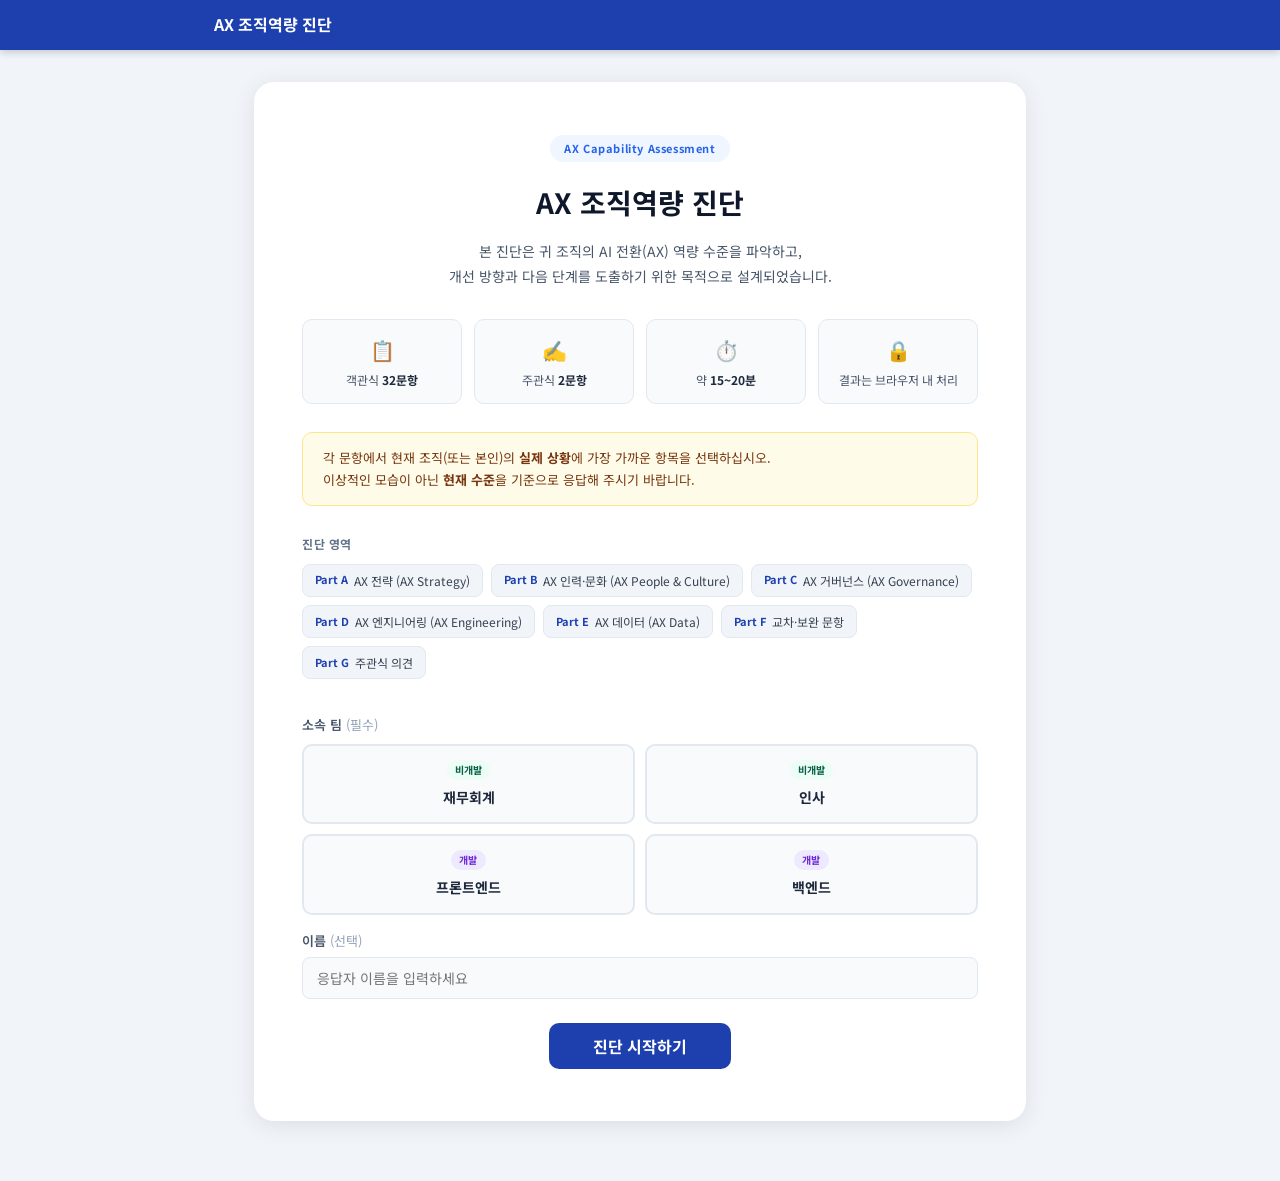
==== index.html @ 44181556 "Initial deploy: AX 조직역량 진단" ====
<!DOCTYPE html>
<html lang="ko">
<head>
  <meta charset="UTF-8">
  <meta name="viewport" content="width=device-width, initial-scale=1.0">
  <title>AX 조직역량 진단</title>
  <link rel="stylesheet" href="css/style.css">
</head>
<body>

<header class="site-header">
  <div class="header-inner">
    <span class="logo-text">AX 조직역량 진단</span>
    <div id="header-progress" class="header-progress" style="display:none">
      <span id="progress-label" class="progress-label"></span>
      <div class="progress-bar-wrap">
        <div id="progress-fill" class="progress-fill"></div>
      </div>
    </div>
  </div>
</header>

<main id="app"></main>

<script src="js/data.js"></script>
<script>
/* ─── State ─────────────────────────────────────────────── */
const state = {
  screen: 'start',   // 'start' | 'part' | 'open' | 'done'
  partIdx: 0,
  answers: {},       // { qId: 1~5 }
  openAnswers: {},   // { 'OPEN-01': '...', 'OPEN-02': '...' }
  respondentName: '',
  team: '',
  jobType: ''        // 'dev' | 'nondev'
};

const TOTAL_SCREENS = PARTS.length + 1; // parts + open

/* ─── Helpers ────────────────────────────────────────────── */
function $(sel) { return document.querySelector(sel); }
function el(tag, cls, html) {
  const e = document.createElement(tag);
  if (cls) e.className = cls;
  if (html !== undefined) e.innerHTML = html;
  return e;
}

function updateProgress() {
  const wrap = $('#header-progress');
  if (state.screen === 'start' || state.screen === 'done') {
    wrap.style.display = 'none';
    return;
  }
  wrap.style.display = 'flex';

  let step, total;
  if (state.screen === 'part') {
    step = state.partIdx + 1;
    total = TOTAL_SCREENS;
  } else {
    step = TOTAL_SCREENS;
    total = TOTAL_SCREENS;
  }

  const pct = Math.round((step / total) * 100);
  $('#progress-label').textContent = `${step} / ${total}`;
  $('#progress-fill').style.width = pct + '%';
}

/* ─── Screens ────────────────────────────────────────────── */
function renderStart() {
  state.screen = 'start';
  updateProgress();
  const app = $('#app');
  app.innerHTML = '';

  const wrap = el('div', 'start-wrap');
  wrap.innerHTML = `
    <div class="start-card">
      <div class="start-badge">AX Capability Assessment</div>
      <h1 class="start-title">AX 조직역량 진단</h1>
      <p class="start-desc">
        본 진단은 귀 조직의 AI 전환(AX) 역량 수준을 파악하고,<br>
        개선 방향과 다음 단계를 도출하기 위한 목적으로 설계되었습니다.
      </p>
      <div class="start-info-grid">
        <div class="start-info-item">
          <span class="info-icon">📋</span>
          <span class="info-text">객관식 <strong>32문항</strong></span>
        </div>
        <div class="start-info-item">
          <span class="info-icon">✍️</span>
          <span class="info-text">주관식 <strong>2문항</strong></span>
        </div>
        <div class="start-info-item">
          <span class="info-icon">⏱️</span>
          <span class="info-text">약 <strong>15~20분</strong></span>
        </div>
        <div class="start-info-item">
          <span class="info-icon">🔒</span>
          <span class="info-text">결과는 브라우저 내 처리</span>
        </div>
      </div>
      <div class="start-notice">
        각 문항에서 현재 조직(또는 본인)의 <strong>실제 상황</strong>에 가장 가까운 항목을 선택하십시오.<br>
        이상적인 모습이 아닌 <strong>현재 수준</strong>을 기준으로 응답해 주시기 바랍니다.
      </div>
      <div class="start-parts">
        <div class="parts-title">진단 영역</div>
        <div class="parts-list">
          ${PARTS.map(p => `<div class="part-chip"><span class="chip-id">Part ${p.id}</span> ${p.title}</div>`).join('')}
          <div class="part-chip"><span class="chip-id">Part G</span> 주관식 의견</div>
        </div>
      </div>
      <div class="start-team-wrap">
        <label class="start-name-label">소속 팀 <span>(필수)</span></label>
        <div class="team-selector">
          <label class="team-opt-label">
            <input type="radio" name="team-select" value="재무회계">
            <div class="team-opt-content">
              <span class="team-opt-type nondev">비개발</span>
              <span class="team-opt-name">재무회계</span>
            </div>
          </label>
          <label class="team-opt-label">
            <input type="radio" name="team-select" value="인사">
            <div class="team-opt-content">
              <span class="team-opt-type nondev">비개발</span>
              <span class="team-opt-name">인사</span>
            </div>
          </label>
          <label class="team-opt-label">
            <input type="radio" name="team-select" value="프론트엔드">
            <div class="team-opt-content">
              <span class="team-opt-type dev">개발</span>
              <span class="team-opt-name">프론트엔드</span>
            </div>
          </label>
          <label class="team-opt-label">
            <input type="radio" name="team-select" value="백엔드">
            <div class="team-opt-content">
              <span class="team-opt-type dev">개발</span>
              <span class="team-opt-name">백엔드</span>
            </div>
          </label>
        </div>
        <div class="team-error" id="team-error" style="display:none">소속 팀을 선택해 주세요.</div>
      </div>
      <div class="start-name-wrap">
        <label class="start-name-label" for="respondent-name">이름 <span>(선택)</span></label>
        <input type="text" class="start-name-input" id="respondent-name" placeholder="응답자 이름을 입력하세요" maxlength="20">
      </div>
      <button class="btn btn-start-main" onclick="startAssessment()">진단 시작하기</button>
    </div>
  `;
  app.appendChild(wrap);
}

function startAssessment() {
  const selected = document.querySelector('input[name="team-select"]:checked');
  if (!selected) {
    const err = document.getElementById('team-error');
    if (err) err.style.display = 'block';
    return;
  }
  state.team = selected.value;
  state.jobType = ['프론트엔드', '백엔드'].includes(state.team) ? 'dev' : 'nondev';
  const nameInput = document.getElementById('respondent-name');
  state.respondentName = nameInput ? nameInput.value.trim() : '';
  state.partIdx = 0;
  renderPart();
}

function renderPart() {
  state.screen = 'part';
  updateProgress();

  const part = PARTS[state.partIdx];
  const app = $('#app');
  app.innerHTML = '';

  const wrap = el('div', 'part-wrap');

  // Part header
  const header = el('div', 'part-header');
  header.innerHTML = `
    <div class="part-label">Part ${part.id}</div>
    <h2 class="part-title">${part.title}</h2>
    <p class="part-desc">${part.desc}</p>
  `;
  wrap.appendChild(header);

  // Questions
  const qList = el('div', 'q-list');
  part.questions.forEach((q, qi) => {
    const eff = (state.jobType === 'dev' && q.dev) ? { ...q, ...q.dev } : q;

    const card = el('div', 'q-card');
    card.setAttribute('data-qid', eff.id);

    const qNum = el('div', 'q-num', `Q${qi + 1}`);
    const qTitle = el('div', 'q-title', eff.title);

    card.appendChild(qNum);
    card.appendChild(qTitle);

    if (eff.type === 'maturity') {
      const qText = el('p', 'q-text', eff.q);
      card.appendChild(qText);

      const opts = el('div', 'opts');
      eff.opts.forEach((opt, i) => {
        const val = i + 1;
        const label = el('label', 'opt');
        const checked = state.answers[eff.id] === val ? 'checked' : '';
        label.innerHTML = `
          <input type="radio" name="${eff.id}" value="${val}" ${checked}>
          <span class="opt-marker">${['①','②','③','④','⑤'][i]}</span>
          <span class="opt-text">${opt}</span>
        `;
        label.querySelector('input').addEventListener('change', () => {
          state.answers[eff.id] = val;
          clearError(eff.id);
        });
        opts.appendChild(label);
      });
      card.appendChild(opts);

    } else { // likert
      const stmt = el('p', 'q-stmt', eff.stmt);
      card.appendChild(stmt);

      const likertWrap = el('div', 'likert-wrap');
      const likertOpts = el('div', 'likert-opts');
      LIKERT_LABELS.forEach((lbl, i) => {
        const val = i + 1;
        const col = el('div', 'likert-col');
        const checked = state.answers[eff.id] === val ? 'checked' : '';
        col.innerHTML = `
          <input type="radio" id="${eff.id}-${val}" name="${eff.id}" value="${val}" ${checked}>
          <label for="${eff.id}-${val}" class="likert-label">${lbl}</label>
        `;
        col.querySelector('input').addEventListener('change', () => {
          state.answers[eff.id] = val;
          clearError(eff.id);
        });
        likertOpts.appendChild(col);
      });
      likertWrap.appendChild(likertOpts);
      card.appendChild(likertWrap);
    }

    const errMsg = el('div', 'err-msg', '');
    errMsg.id = `err-${eff.id}`;
    errMsg.style.display = 'none';
    card.appendChild(errMsg);

    qList.appendChild(card);
  });
  wrap.appendChild(qList);

  // Navigation
  const nav = el('div', 'nav-bar');
  const leftBtn = el('button', 'btn btn-ghost', state.partIdx === 0 ? '처음으로' : '이전');
  leftBtn.addEventListener('click', () => {
    if (state.partIdx === 0) renderStart();
    else { state.partIdx--; renderPart(); }
  });

  const isLast = state.partIdx === PARTS.length - 1;
  const rightBtn = el('button', 'btn btn-primary', isLast ? '다음 (주관식)' : '다음');
  rightBtn.addEventListener('click', () => {
    if (!validatePart(part)) return;
    if (isLast) renderOpen();
    else { state.partIdx++; renderPart(); }
  });

  nav.appendChild(leftBtn);

  const navRight = el('div', 'nav-right');
  navRight.appendChild(rightBtn);
  nav.appendChild(navRight);
  wrap.appendChild(nav);

  app.appendChild(wrap);
  window.scrollTo(0, 0);
}

function validatePart(part) {
  let valid = true;
  part.questions.forEach(q => {
    if (state.answers[q.id] === undefined) {
      showError(q.id, '응답을 선택해 주세요.');
      valid = false;
    }
  });
  if (!valid) {
    // Scroll to first unanswered
    const firstErr = document.querySelector('.err-msg[style="display: block;"]') ||
                     document.querySelector('.err-msg:not([style*="none"])');
    if (firstErr) firstErr.scrollIntoView({ behavior: 'smooth', block: 'center' });
  }
  return valid;
}

function showError(qid, msg) {
  const el = document.getElementById(`err-${qid}`);
  if (el) { el.textContent = msg; el.style.display = 'block'; }
  const card = document.querySelector(`[data-qid="${qid}"]`);
  if (card) card.classList.add('has-error');
}

function clearError(qid) {
  const el = document.getElementById(`err-${qid}`);
  if (el) { el.textContent = ''; el.style.display = 'none'; }
  const card = document.querySelector(`[data-qid="${qid}"]`);
  if (card) card.classList.remove('has-error');
}

function renderOpen() {
  state.screen = 'open';
  updateProgress();

  const app = $('#app');
  app.innerHTML = '';

  const wrap = el('div', 'part-wrap');

  const header = el('div', 'part-header');
  header.innerHTML = `
    <div class="part-label">Part G</div>
    <h2 class="part-title">주관식 의견</h2>
    <p class="part-desc">아래 질문에 자유롭게 응답해 주십시오. (선택 사항)</p>
  `;
  wrap.appendChild(header);

  const qList = el('div', 'q-list');
  OPEN_QUESTIONS.forEach((q, qi) => {
    const card = el('div', 'open-card');
    card.innerHTML = `
      <div class="q-num">Q${qi + 1}</div>
      <p class="q-text">${q.q}</p>
      <textarea class="open-textarea" id="open-${q.id}" rows="5" placeholder="자유롭게 입력해 주세요.">${state.openAnswers[q.id] || ''}</textarea>
    `;
    qList.appendChild(card);
  });
  wrap.appendChild(qList);

  // Nav
  const nav = el('div', 'nav-bar');
  const backBtn = el('button', 'btn btn-ghost', '이전');
  backBtn.addEventListener('click', () => {
    state.partIdx = PARTS.length - 1;
    renderPart();
  });

  const submitBtn = el('button', 'btn btn-success', '결과 확인하기');
  submitBtn.addEventListener('click', () => {
    OPEN_QUESTIONS.forEach(q => {
      const ta = document.getElementById(`open-${q.id}`);
      state.openAnswers[q.id] = ta ? ta.value.trim() : '';
    });
    submitAndRedirect();
  });

  nav.appendChild(backBtn);
  const navRight = el('div', 'nav-right');
  navRight.appendChild(submitBtn);
  nav.appendChild(navRight);
  wrap.appendChild(nav);

  app.appendChild(wrap);
  window.scrollTo(0, 0);
}

function submitAndRedirect() {
  const payload = {
    name: state.respondentName || '익명',
    team: state.team,
    jobType: state.jobType,
    answers: state.answers,
    openAnswers: state.openAnswers,
    timestamp: Date.now()
  };
  const existing = JSON.parse(localStorage.getItem('ax_results') || '[]');
  existing.push(payload);
  localStorage.setItem('ax_results', JSON.stringify(existing));
  localStorage.setItem('ax_result', JSON.stringify(payload));
  window.location.href = 'result.html';
}

/* ─── Init ───────────────────────────────────────────────── */
renderStart();
</script>
</body>
</html>
---- css/style.css ----
@import url('https://fonts.googleapis.com/css2?family=Noto+Sans+KR:wght@300;400;500;600;700&display=swap');

*, *::before, *::after { margin: 0; padding: 0; box-sizing: border-box; }

body {
  font-family: 'Noto Sans KR', sans-serif;
  background: #f1f5f9;
  color: #1e293b;
  min-height: 100vh;
  line-height: 1.6;
}

/* ════════════════════════════════
   HEADER
════════════════════════════════ */
.site-header {
  background: #1e40af;
  color: white;
  padding: 12px 0;
  position: sticky;
  top: 0;
  z-index: 100;
  box-shadow: 0 2px 8px rgba(0,0,0,.2);
}
.header-inner {
  max-width: 900px;
  margin: 0 auto;
  padding: 0 24px;
  display: flex;
  align-items: center;
  justify-content: space-between;
  gap: 16px;
}
.logo-text { font-size: 16px; font-weight: 700; white-space: nowrap; }

/* Header progress (index.html) */
.header-progress {
  display: flex;
  align-items: center;
  gap: 10px;
  flex: 1;
  max-width: 360px;
}
.progress-label {
  font-size: 12px;
  color: rgba(255,255,255,.85);
  white-space: nowrap;
  min-width: 36px;
}
.progress-bar-wrap {
  flex: 1;
  height: 6px;
  background: rgba(255,255,255,.25);
  border-radius: 3px;
  overflow: hidden;
}
.progress-fill {
  height: 100%;
  background: #60a5fa;
  border-radius: 3px;
  transition: width .4s ease;
}

/* Header actions (result.html) */
.header-actions { display: flex; gap: 8px; }

/* ════════════════════════════════
   LAYOUT WRAPPERS
════════════════════════════════ */
.start-wrap,
.part-wrap {
  max-width: 820px;
  margin: 0 auto;
  padding: 32px 24px 60px;
}

/* ════════════════════════════════
   START SCREEN
════════════════════════════════ */
.start-card {
  background: white;
  border-radius: 20px;
  padding: 52px 48px;
  text-align: center;
  box-shadow: 0 4px 24px rgba(0,0,0,.09);
}
.start-badge {
  display: inline-block;
  background: #eff6ff;
  color: #2563eb;
  font-size: 11px;
  font-weight: 700;
  padding: 5px 14px;
  border-radius: 20px;
  letter-spacing: .6px;
  margin-bottom: 18px;
}
.start-title {
  font-size: 28px;
  font-weight: 700;
  color: #0f172a;
  margin-bottom: 14px;
}
.start-desc {
  font-size: 14px;
  color: #475569;
  line-height: 1.8;
  max-width: 520px;
  margin: 0 auto 30px;
}
.start-info-grid {
  display: grid;
  grid-template-columns: repeat(4, 1fr);
  gap: 12px;
  margin-bottom: 28px;
}
.start-info-item {
  background: #f8fafc;
  border: 1px solid #e2e8f0;
  border-radius: 10px;
  padding: 14px 8px;
  display: flex;
  flex-direction: column;
  align-items: center;
  gap: 6px;
}
.info-icon { font-size: 20px; }
.info-text { font-size: 12px; color: #475569; line-height: 1.4; }
.info-text strong { color: #1e293b; }
.start-notice {
  background: #fefce8;
  border: 1px solid #fde68a;
  border-radius: 10px;
  padding: 14px 20px;
  font-size: 13px;
  color: #78350f;
  line-height: 1.7;
  margin-bottom: 28px;
  text-align: left;
}
.start-parts { margin-bottom: 36px; text-align: left; }
.parts-title {
  font-size: 12px;
  font-weight: 700;
  color: #64748b;
  letter-spacing: .5px;
  margin-bottom: 10px;
}
.parts-list { display: flex; flex-wrap: wrap; gap: 8px; }
.part-chip {
  background: #f1f5f9;
  border: 1px solid #e2e8f0;
  border-radius: 8px;
  padding: 6px 12px;
  font-size: 12px;
  color: #374151;
  display: flex;
  align-items: center;
  gap: 6px;
}
.chip-id {
  font-weight: 700;
  color: #1e40af;
  font-size: 11px;
}

/* ════════════════════════════════
   PART HEADER
════════════════════════════════ */
.part-header {
  background: white;
  border-radius: 12px;
  padding: 22px 26px;
  margin-bottom: 18px;
  border-left: 4px solid #1e40af;
  box-shadow: 0 1px 4px rgba(0,0,0,.06);
}
.part-label {
  font-size: 11px;
  font-weight: 700;
  color: #1e40af;
  letter-spacing: .6px;
  margin-bottom: 5px;
}
.part-title { font-size: 20px; font-weight: 700; margin-bottom: 4px; }
.part-desc { font-size: 13px; color: #64748b; }

/* ════════════════════════════════
   QUESTION CARDS
════════════════════════════════ */
.q-list { display: flex; flex-direction: column; gap: 14px; }

.q-card {
  background: white;
  border-radius: 12px;
  padding: 24px 26px;
  box-shadow: 0 1px 3px rgba(0,0,0,.07);
  border: 2px solid transparent;
  transition: border-color .2s;
}
.q-card.has-error { border-color: #fca5a5; }

.q-num {
  font-size: 11px;
  font-weight: 700;
  color: #1e40af;
  background: #eff6ff;
  display: inline-block;
  padding: 2px 10px;
  border-radius: 20px;
  margin-bottom: 4px;
}
.q-title {
  font-size: 13px;
  font-weight: 700;
  color: #64748b;
  margin-bottom: 12px;
}
.q-text {
  font-size: 15px;
  font-weight: 600;
  color: #1e293b;
  line-height: 1.65;
  margin-bottom: 18px;
}
.q-stmt {
  font-size: 15px;
  font-weight: 600;
  color: #1e293b;
  line-height: 1.65;
  background: #f8fafc;
  border: 1px solid #e2e8f0;
  border-radius: 8px;
  padding: 14px 18px;
  margin-bottom: 20px;
}

/* ── Maturity options (vertical) ── */
.opts { display: flex; flex-direction: column; gap: 9px; }
.opt {
  display: flex;
  align-items: flex-start;
  gap: 11px;
  padding: 12px 16px;
  border: 1.5px solid #e2e8f0;
  border-radius: 10px;
  cursor: pointer;
  transition: all .15s;
}
.opt:hover { border-color: #93c5fd; background: #f0f9ff; }
.opt input[type="radio"] { display: none; }
.opt input[type="radio"]:checked + .opt-marker + .opt-text { color: #1e3a8a; }
.opt:has(input:checked) { border-color: #1e40af; background: #eff6ff; }
.opt-marker {
  font-size: 16px;
  font-weight: 700;
  color: #94a3b8;
  flex-shrink: 0;
  min-width: 22px;
  line-height: 1.5;
}
.opt:has(input:checked) .opt-marker { color: #1e40af; }
.opt-text { font-size: 13.5px; line-height: 1.55; color: #374151; }

/* ── Likert options (horizontal) ── */
.likert-wrap { overflow-x: auto; }
.likert-opts {
  display: grid;
  grid-template-columns: repeat(5, 1fr);
  gap: 8px;
  min-width: 300px;
}
.likert-col {
  display: flex;
  flex-direction: column;
  align-items: center;
  gap: 6px;
}
.likert-col input[type="radio"] { display: none; }
.likert-label {
  display: block;
  width: 100%;
  text-align: center;
  padding: 10px 4px 12px;
  border: 1.5px solid #e2e8f0;
  border-radius: 10px;
  cursor: pointer;
  font-size: 12px;
  color: #64748b;
  line-height: 1.35;
  transition: all .15s;
}
.likert-label:hover { border-color: #a5b4fc; background: #eef2ff; color: #4338ca; }
.likert-col input:checked + .likert-label {
  border-color: #6d28d9;
  background: #ede9fe;
  color: #6d28d9;
  font-weight: 700;
}

/* ── Error message ── */
.err-msg {
  background: #fef2f2;
  border: 1px solid #fecaca;
  border-radius: 8px;
  padding: 9px 14px;
  color: #dc2626;
  font-size: 12px;
  margin-top: 10px;
}

/* ── Open questions ── */
.open-card {
  background: white;
  border-radius: 12px;
  padding: 24px 26px;
  margin-bottom: 14px;
  box-shadow: 0 1px 3px rgba(0,0,0,.07);
}
.open-textarea {
  width: 100%;
  min-height: 130px;
  border: 1.5px solid #e2e8f0;
  border-radius: 8px;
  padding: 13px;
  resize: vertical;
  font-family: 'Noto Sans KR', sans-serif;
  font-size: 14px;
  color: #1e293b;
  outline: none;
  transition: border-color .2s;
  line-height: 1.65;
}
.open-textarea:focus { border-color: #1e40af; }

/* ── Navigation ── */
.nav-bar {
  display: flex;
  justify-content: space-between;
  align-items: center;
  margin-top: 28px;
  padding-top: 22px;
  border-top: 1px solid #e2e8f0;
}
.nav-right { display: flex; gap: 10px; }

/* ── Buttons ── */
.btn {
  padding: 10px 24px;
  border-radius: 8px;
  font-size: 14px;
  font-weight: 600;
  cursor: pointer;
  border: none;
  transition: all .15s;
  font-family: 'Noto Sans KR', sans-serif;
  line-height: 1;
  white-space: nowrap;
}
.btn-ghost {
  background: white;
  color: #64748b;
  border: 1.5px solid #e2e8f0;
}
.btn-ghost:hover { background: #f8fafc; border-color: #94a3b8; }
.btn-primary { background: #1e40af; color: white; }
.btn-primary:hover { background: #1e3a8a; }
.btn-success { background: #059669; color: white; padding: 13px 36px; font-size: 15px; }
.btn-success:hover { background: #047857; }
.btn-start-main {
  background: #1e40af;
  color: white;
  padding: 15px 44px;
  font-size: 16px;
  border-radius: 10px;
  border: none;
  cursor: pointer;
  font-weight: 700;
  font-family: 'Noto Sans KR', sans-serif;
  transition: all .2s;
  margin-top: 8px;
}
.btn-start-main:hover {
  background: #1e3a8a;
  transform: translateY(-1px);
  box-shadow: 0 4px 14px rgba(30,64,175,.3);
}

/* ════════════════════════════════
   LOADING / ERROR
════════════════════════════════ */
.loading-wrap {
  text-align: center;
  padding: 80px 24px;
  color: #64748b;
}
.loading-spinner {
  width: 40px; height: 40px;
  border: 4px solid #e2e8f0;
  border-top-color: #1e40af;
  border-radius: 50%;
  margin: 0 auto 16px;
  animation: spin .8s linear infinite;
}
@keyframes spin { to { transform: rotate(360deg); } }
.error-wrap {
  text-align: center;
  padding: 80px 24px;
}
.error-wrap p { color: #64748b; margin-bottom: 20px; }

/* ════════════════════════════════
   RESULT PAGE — HERO
════════════════════════════════ */
.result-hero {
  padding: 24px 24px 20px;
  background: linear-gradient(135deg, #1e3a8a 0%, #1d4ed8 100%);
  color: white;
}
.hero-inner {
  max-width: 860px;
  margin: 0 auto;
  display: flex;
  align-items: center;
  gap: 20px;
  flex-wrap: wrap;
}
.hero-meta {
  display: flex;
  align-items: center;
  gap: 6px;
  flex-wrap: wrap;
  width: 100%;
  margin-bottom: 2px;
}
.hero-respondent {
  font-size: 14px;
  font-weight: 700;
  color: rgba(255,255,255,.95);
}
.hero-team-badge {
  font-size: 11px;
  font-weight: 600;
  padding: 1px 8px;
  border-radius: 20px;
  background: rgba(255,255,255,.2);
  color: white;
  border: 1px solid rgba(255,255,255,.35);
}
.hero-job-badge {
  font-size: 10px;
  font-weight: 700;
  padding: 1px 7px;
  border-radius: 20px;
  letter-spacing: .3px;
}
.hero-job-badge.dev    { background: #ede9fe; color: #6d28d9; }
.hero-job-badge.nondev { background: #ecfdf5; color: #065f46; }
.hero-level-block {
  display: flex;
  align-items: baseline;
  gap: 10px;
  flex-shrink: 0;
}
.hero-label {
  font-size: 11px;
  font-weight: 500;
  opacity: .65;
  letter-spacing: .5px;
  margin-bottom: 2px;
}
.hero-level {
  font-size: 48px;
  font-weight: 800;
  line-height: 1;
}
.hero-name { font-size: 20px; font-weight: 700; opacity: .9; }
.hero-right { flex: 1; min-width: 180px; }
.hero-score {
  font-size: 22px;
  font-weight: 700;
  margin-bottom: 2px;
}
.hero-score span { font-size: 13px; font-weight: 400; opacity: .7; }
.hero-desc { display: none; }

/* Hero level color overlays */
.hero-lv1 { background: linear-gradient(135deg, #7f1d1d, #dc2626); }
.hero-lv2 { background: linear-gradient(135deg, #7c2d12, #ea580c); }
.hero-lv3 { background: linear-gradient(135deg, #713f12, #d97706); }
.hero-lv4 { background: linear-gradient(135deg, #14532d, #16a34a); }
.hero-lv5 { background: linear-gradient(135deg, #1e3a8a, #1d4ed8); }

/* ════════════════════════════════
   RESULT PAGE — SECTIONS
════════════════════════════════ */
.sections-wrap {
  max-width: 900px;
  margin: 0 auto;
  padding: 28px 24px 60px;
  display: flex;
  flex-direction: column;
  gap: 20px;
}
.r-section {
  background: white;
  border-radius: 16px;
  padding: 28px;
  box-shadow: 0 1px 4px rgba(0,0,0,.08);
}

.section-title {
  font-size: 17px;
  font-weight: 700;
  color: #1e293b;
  margin-bottom: 20px;
  padding-bottom: 12px;
  border-bottom: 1px solid #f1f5f9;
}

/* Main result wrapper */
#app {
  /* for result.html, sections are full-width with auto margin */
}

/* ── Maturity Stage Track ── */
.stage-track {
  display: flex;
  align-items: center;
  justify-content: center;
  gap: 0;
  margin: 4px 0 24px;
  overflow-x: auto;
  padding: 8px 0;
}
.stage-step {
  display: flex;
  flex-direction: column;
  align-items: center;
  gap: 6px;
  min-width: 64px;
}
.stage-dot {
  width: 40px;
  height: 40px;
  border-radius: 50%;
  border: 2.5px solid #e2e8f0;
  background: #fff;
  display: flex;
  align-items: center;
  justify-content: center;
  font-size: 14px;
  color: #fff;
  transition: transform .2s;
}
.stage-step.current .stage-dot {
  width: 48px;
  height: 48px;
  box-shadow: 0 0 0 5px rgba(0,0,0,.08);
  font-size: 16px;
}
.stage-dot-inner { line-height: 1; }
.stage-lv { font-size: 11px; font-weight: 700; }
.stage-name { font-size: 11px; font-weight: 500; text-align: center; }
.stage-connector {
  flex: 1;
  min-width: 18px;
  max-width: 48px;
  height: 2px;
  background: #e2e8f0;
  margin-bottom: 28px;
}

.stage-current-card {
  border-left: 4px solid #94a3b8;
  border-radius: 0 12px 12px 0;
  background: #f8fafc;
  padding: 20px 22px;
  margin-bottom: 14px;
}
.stage-current-header {
  display: flex;
  gap: 16px;
  align-items: flex-start;
  justify-content: space-between;
  margin-bottom: 16px;
}
.stage-current-lv {
  font-size: 18px;
  font-weight: 800;
  margin-bottom: 6px;
}
.stage-current-desc {
  font-size: 13px;
  color: #475569;
  line-height: 1.7;
  max-width: 560px;
}
.stage-axmos-badge {
  flex-shrink: 0;
  text-align: center;
  font-size: 13px;
  font-weight: 800;
  padding: 8px 14px;
  border-radius: 10px;
  border: 1.5px solid;
  line-height: 1.4;
  white-space: nowrap;
}
.stage-axmos-badge span { font-size: 11px; font-weight: 500; display: block; }
.stage-focus-title {
  font-size: 12px;
  font-weight: 700;
  color: #64748b;
  text-transform: uppercase;
  letter-spacing: .5px;
  margin-bottom: 8px;
}
.stage-focus-list {
  list-style: none;
  display: flex;
  flex-direction: column;
  gap: 6px;
}
.stage-focus-item {
  display: flex;
  align-items: center;
  gap: 8px;
  font-size: 13px;
  color: #334155;
}
.stage-focus-dot {
  width: 7px;
  height: 7px;
  border-radius: 50%;
  flex-shrink: 0;
}

.stage-next {
  border: 1.5px dashed #e2e8f0;
  border-radius: 12px;
  padding: 14px 18px;
  background: #fff;
}
.stage-next-top { border-color: #bfdbfe; background: #eff6ff; }
.stage-next-label {
  font-size: 11px;
  font-weight: 700;
  color: #94a3b8;
  text-transform: uppercase;
  letter-spacing: .5px;
  margin-bottom: 4px;
}
.stage-next-name {
  font-size: 15px;
  font-weight: 800;
  margin-bottom: 4px;
}
.stage-next-desc {
  font-size: 13px;
  color: #475569;
  line-height: 1.6;
}

/* ── Chart ── */
.chart-wrap {
  position: relative;
  height: 320px;
  max-width: 380px;
  margin: 0 auto;
}

/* ── Cat Combined (radar top, list below) ── */
.cat-combined {
  display: flex;
  flex-direction: column;
  gap: 24px;
}
.cat-radar-panel {
  width: 380px;
  height: 380px;
  margin: 0 auto;
  flex-shrink: 0;
  position: relative;
}
.cat-radar-panel canvas {
  position: absolute;
  top: 0; left: 0;
  width: 100% !important;
  height: 100% !important;
}
.cat-list-panel {
  display: grid;
  grid-template-columns: 1fr 1fr;
  gap: 0 24px;
}
.cat-row {
  border-left: 4px solid #94a3b8;
  padding: 16px 16px;
}
.cat-row:not(:nth-last-child(-n+2)) {
  border-bottom: 1px solid #f1f5f9;
}
/* 5개 항목 — 마지막 홀수 행이 혼자일 때 구분선 제거 */
.cat-row:nth-child(odd):last-child {
  border-bottom: none;
}
.cat-row-header {
  display: flex;
  align-items: flex-start;
  justify-content: space-between;
  gap: 12px;
}
.cat-row-info {
  display: flex;
  flex-direction: column;
  gap: 3px;
}
.cat-row-name { font-size: 14px; font-weight: 700; color: #1e293b; }
.cat-row-desc { font-size: 11px; color: #94a3b8; line-height: 1.45; max-width: 240px; }
.cat-row-right {
  display: flex;
  align-items: center;
  gap: 8px;
  flex-shrink: 0;
}
.cat-row-score { font-size: 22px; font-weight: 800; line-height: 1; }
.cat-row-insight {
  font-size: 12px;
  color: #475569;
  line-height: 1.6;
  margin-top: 4px;
}

/* ── Category Cards (legacy, kept for fallback) ── */
.cat-grid {
  display: grid;
  grid-template-columns: repeat(auto-fill, minmax(220px, 1fr));
  gap: 14px;
}
.cat-card {
  border: 1px solid #e2e8f0;
  border-top: 4px solid #94a3b8;
  border-radius: 12px;
  padding: 18px 20px;
}
.cat-name { font-size: 13px; font-weight: 700; color: #1e293b; margin-bottom: 4px; }
.cat-desc { font-size: 11px; color: #94a3b8; line-height: 1.5; margin-bottom: 10px; }
.cat-score-row { display: flex; align-items: baseline; gap: 8px; margin-bottom: 8px; }
.cat-score { font-size: 30px; font-weight: 700; line-height: 1; }
.cat-lv { margin-bottom: 10px; }
.cat-insight {
  margin-top: 10px;
  font-size: 12px;
  color: #475569;
  line-height: 1.6;
  border-top: 1px solid #f1f5f9;
  padding-top: 8px;
}
.cat-bar-wrap {
  height: 6px;
  background: #f1f5f9;
  border-radius: 3px;
  overflow: hidden;
  margin-bottom: 6px;
}
.cat-bar { height: 100%; border-radius: 3px; transition: width .7s ease; }
.cat-count { font-size: 11px; color: #94a3b8; }

/* ── Level Badge ── */
.lv-badge {
  display: inline-block;
  padding: 3px 12px;
  border-radius: 20px;
  font-size: 12px;
  font-weight: 700;
  border: 1px solid transparent;
}

/* ── Perspective List ── */
.persp-list {
  display: grid;
  grid-template-columns: 1fr 1fr;
  gap: 0 24px;
}
.persp-row {
  border-left: 4px solid #94a3b8;
  padding: 16px 16px;
}
.persp-row:not(:nth-last-child(-n+2)) {
  border-bottom: 1px solid #f1f5f9;
  padding-bottom: 16px;
  margin-bottom: 0;
}
.persp-row-header {
  display: flex;
  align-items: flex-start;
  justify-content: space-between;
  gap: 12px;
}
.persp-row-info {
  display: flex;
  flex-direction: column;
  gap: 3px;
}
.persp-row-name { font-size: 14px; font-weight: 700; color: #1e293b; }
.persp-row-desc { font-size: 11px; color: #94a3b8; line-height: 1.45; max-width: 240px; }
.persp-row-right {
  display: flex;
  align-items: center;
  gap: 8px;
  flex-shrink: 0;
}
.persp-row-score { font-size: 22px; font-weight: 800; line-height: 1; }
.persp-row-insight {
  font-size: 12px;
  color: #475569;
  line-height: 1.6;
  margin-top: 4px;
}

/* ── CROSS ── */
.cross-row {
  display: flex;
  align-items: flex-start;
  gap: 24px;
}
.cross-score-wrap { flex-shrink: 0; }
.cross-score { font-size: 48px; font-weight: 700; line-height: 1; }
.cross-max { font-size: 14px; color: #94a3b8; margin-top: 2px; }
.cross-detail { flex: 1; }
.cross-desc {
  font-size: 13px;
  color: #64748b;
  line-height: 1.65;
  margin-top: 8px;
}

/* ── Gap Analysis ── */
.gap-list { display: flex; flex-direction: column; gap: 12px; }
.gap-item {
  display: flex;
  align-items: flex-start;
  gap: 14px;
  padding: 14px 16px;
  border-radius: 10px;
}
.gap-critical { background: #fef2f2; border: 1px solid #fecaca; }
.gap-warning  { background: #fffbeb; border: 1px solid #fde68a; }
.gap-ok       { background: #f0fdf4; border: 1px solid #bbf7d0; }
.gap-icon { font-size: 18px; flex-shrink: 0; margin-top: 1px; }
.gap-content { flex: 1; }
.gap-title {
  font-size: 14px;
  font-weight: 600;
  color: #1e293b;
  margin-bottom: 4px;
}
.gap-val {
  font-size: 16px;
  font-weight: 700;
  margin-left: 4px;
}
.gap-sub { font-size: 12px; color: #64748b; margin-bottom: 4px; }
.gap-msg { font-size: 13px; color: #374151; line-height: 1.55; }

/* ── Open Responses ── */
.open-result-block {
  border: 1px solid #e2e8f0;
  border-radius: 10px;
  padding: 18px;
  margin-bottom: 14px;
}
.open-result-q {
  font-size: 13px;
  font-weight: 600;
  color: #374151;
  margin-bottom: 10px;
  padding-bottom: 10px;
  border-bottom: 1px solid #f1f5f9;
  line-height: 1.6;
}
.open-result-a {
  font-size: 14px;
  color: #1e293b;
  line-height: 1.75;
  white-space: pre-wrap;
}

/* ── Result Footer ── */
.result-footer {
  display: flex;
  justify-content: center;
  gap: 12px;
  padding-top: 12px;
}

/* ════════════════════════════════
   WORD CLOUD
════════════════════════════════ */
.wc-grid {
  display: grid;
  grid-template-columns: 1fr 1fr;
  gap: 20px;
}
.wc-item { display: flex; flex-direction: column; gap: 10px; }
.wc-label {
  font-size: 13px;
  font-weight: 600;
  color: #475569;
  padding-bottom: 6px;
  border-bottom: 1px solid #f1f5f9;
}
.wc-canvas {
  width: 100% !important;
  height: 320px !important;
  border-radius: 10px;
  background: #f8fafc;
  display: block;
}

/* ════════════════════════════════
   OPEN ANSWER AI SUMMARY
════════════════════════════════ */
.sum-meta {
  font-size: 13px;
  color: #64748b;
  margin-bottom: 20px;
  padding: 10px 14px;
  background: #f8fafc;
  border-radius: 8px;
  border-left: 3px solid #1e40af;
}
.sum-block { margin-bottom: 20px; }
.sum-q-label {
  font-size: 13px;
  font-weight: 700;
  color: #1e40af;
  margin-bottom: 10px;
  display: flex;
  align-items: center;
  gap: 6px;
}
.sum-q-label::before {
  content: '';
  display: inline-block;
  width: 4px;
  height: 14px;
  background: #1e40af;
  border-radius: 2px;
}
.sum-paragraph {
  font-size: 14px;
  line-height: 1.8;
  color: #334155;
  margin-bottom: 14px;
}
.sum-tags {
  display: flex;
  flex-wrap: wrap;
  gap: 6px;
  margin-bottom: 12px;
}
.sum-tag {
  padding: 4px 11px;
  border-radius: 99px;
  background: #eff6ff;
  color: #1e40af;
  font-size: 12px;
  font-weight: 600;
  border: 1px solid #bfdbfe;
}
.sum-quote {
  font-size: 12.5px;
  color: #475569;
  background: #f8fafc;
  border-left: 3px solid #cbd5e1;
  padding: 7px 12px;
  border-radius: 0 6px 6px 0;
  margin-bottom: 6px;
  font-style: italic;
  line-height: 1.6;
}
.sum-divider {
  border: none;
  border-top: 1px solid #f1f5f9;
  margin: 16px 0;
}

/* ════════════════════════════════
   START NAME INPUT
════════════════════════════════ */
.start-name-wrap {
  margin-bottom: 16px;
  text-align: left;
}
.start-name-label {
  display: block;
  font-size: 13px;
  font-weight: 600;
  color: #475569;
  margin-bottom: 6px;
}
.start-name-label span { font-weight: 400; color: #94a3b8; }
.start-name-input {
  width: 100%;
  padding: 10px 14px;
  border: 1.5px solid #e2e8f0;
  border-radius: 8px;
  font-size: 14px;
  font-family: 'Noto Sans KR', sans-serif;
  color: #1e293b;
  background: #f8fafc;
  transition: border-color .15s;
  outline: none;
}
.start-name-input:focus { border-color: #1e40af; background: #fff; }

/* ════════════════════════════════
   START TEAM SELECTOR
════════════════════════════════ */
.start-team-wrap {
  margin-bottom: 16px;
  text-align: left;
}
.team-selector {
  display: grid;
  grid-template-columns: 1fr 1fr;
  gap: 10px;
  margin-top: 8px;
}
.team-opt-label {
  display: block;
  cursor: pointer;
}
.team-opt-label input[type="radio"] { display: none; }
.team-opt-content {
  display: flex;
  flex-direction: column;
  align-items: center;
  gap: 6px;
  padding: 14px 10px;
  border: 2px solid #e2e8f0;
  border-radius: 10px;
  background: #f8fafc;
  transition: border-color .15s, background .15s;
  text-align: center;
}
.team-opt-label input:checked + .team-opt-content {
  border-color: #1e40af;
  background: #eff6ff;
}
.team-opt-label:hover .team-opt-content {
  border-color: #93c5fd;
  background: #f0f9ff;
}
.team-opt-type {
  font-size: 10px;
  font-weight: 700;
  padding: 2px 8px;
  border-radius: 20px;
  letter-spacing: .3px;
}
.team-opt-type.dev    { background: #ede9fe; color: #6d28d9; }
.team-opt-type.nondev { background: #ecfdf5; color: #065f46; }
.team-opt-name {
  font-size: 14px;
  font-weight: 700;
  color: #1e293b;
}
.team-error {
  margin-top: 6px;
  font-size: 12px;
  color: #ef4444;
  font-weight: 500;
}

/* ════════════════════════════════
   VIEW TOGGLE (result.html)
════════════════════════════════ */
.view-toggle-wrap {
  max-width: 900px;
  margin: 0 auto;
  padding: 16px 24px 0;
}
.view-toggle {
  display: flex;
  flex-wrap: wrap;
  border: 1.5px solid #e2e8f0;
  border-radius: 10px;
  overflow: hidden;
  background: #fff;
}
.vt-btn {
  flex: 1 0 auto;
  padding: 9px 16px;
  border: none;
  background: none;
  font-size: 13px;
  font-weight: 600;
  font-family: 'Noto Sans KR', sans-serif;
  color: #64748b;
  cursor: pointer;
  transition: all .15s;
  white-space: nowrap;
}
.vt-btn + .vt-btn { border-left: 1.5px solid #e2e8f0; }
.vt-btn.active { background: #1e40af; color: #fff; }
.vt-btn:hover:not(.active) { background: #eff6ff; color: #1e40af; }

/* ════════════════════════════════
   INDIVIDUAL RESULT CARDS
════════════════════════════════ */
.icard { padding: 20px 24px; }
.icard-header {
  display: flex;
  align-items: center;
  gap: 14px;
  margin-bottom: 16px;
  flex-wrap: wrap;
}
.icard-rank {
  font-size: 22px;
  font-weight: 900;
  color: #cbd5e1;
  min-width: 28px;
  text-align: center;
}
.icard-info { flex: 1; min-width: 100px; }
.icard-name { font-size: 16px; font-weight: 700; color: #1e293b; }
.icard-sub-meta { display: flex; align-items: center; gap: 6px; margin-top: 4px; flex-wrap: wrap; }
.icard-team-badge {
  font-size: 11px;
  font-weight: 600;
  padding: 1px 8px;
  border-radius: 20px;
  border: 1px solid #94a3b8;
  background: #f1f5f9;
  color: #475569;
}
.icard-date { font-size: 12px; color: #94a3b8; }
.icard-lv-badge {
  padding: 5px 14px;
  border-radius: 99px;
  font-size: 12px;
  font-weight: 700;
  white-space: nowrap;
}
.icard-overall {
  font-size: 24px;
  font-weight: 900;
  color: #1e40af;
  text-align: right;
  min-width: 80px;
}
.icard-overall span { font-size: 12px; font-weight: 500; color: #94a3b8; }
.icard-cats {
  display: grid;
  grid-template-columns: repeat(5, 1fr);
  gap: 12px;
}
.icard-cat { text-align: center; }
.icard-cat-label { font-size: 10px; color: #94a3b8; font-weight: 500; margin-bottom: 3px; white-space: nowrap; overflow: hidden; text-overflow: ellipsis; }
.icard-cat-score { font-size: 16px; font-weight: 800; line-height: 1; margin-bottom: 4px; }

/* ════════════════════════════════
   TEAM VIEW CARDS
════════════════════════════════ */
.team-grid {
  display: grid;
  grid-template-columns: 1fr 1fr;
  gap: 16px;
}
.tcard {
  border: 1px solid #e2e8f0;
  border-top: 4px solid #94a3b8;
  border-radius: 14px;
  padding: 20px 22px;
  background: white;
}
.tcard-header {
  display: flex;
  align-items: flex-start;
  justify-content: space-between;
  margin-bottom: 14px;
  gap: 10px;
}
.tcard-name {
  font-size: 18px;
  font-weight: 800;
  color: #1e293b;
  line-height: 1.2;
}
.tcard-meta {
  display: flex;
  align-items: center;
  gap: 6px;
  margin-top: 4px;
}
.tcard-job-badge {
  font-size: 10px;
  font-weight: 700;
  padding: 2px 9px;
  border-radius: 99px;
  letter-spacing: .3px;
}
.tcard-job-badge.dev    { background: #ede9fe; color: #6d28d9; }
.tcard-job-badge.nondev { background: #ecfdf5; color: #065f46; }
.tcard-count {
  font-size: 11px;
  color: #94a3b8;
}
.tcard-scores {
  display: flex;
  align-items: baseline;
  gap: 6px;
  margin-bottom: 4px;
}
.tcard-overall {
  font-size: 30px;
  font-weight: 900;
  color: #1e40af;
  line-height: 1;
}
.tcard-overall-max {
  font-size: 12px;
  color: #94a3b8;
}
.tcard-cats {
  display: flex;
  flex-direction: column;
  gap: 7px;
  margin-top: 14px;
}
.tcard-cat-row {
  display: grid;
  grid-template-columns: 72px 36px 1fr;
  align-items: center;
  gap: 8px;
}
.tcard-cat-label { font-size: 11px; color: #64748b; font-weight: 500; }
.tcard-cat-score { font-size: 12px; font-weight: 700; text-align: right; }

/* ── Group Insight (팀별·조직별 카드 하단) ── */
.group-insight {
  margin-top: 14px;
  padding-top: 12px;
  border-top: 1px solid #f1f5f9;
  display: flex;
  flex-direction: column;
  gap: 5px;
}
.gi-row {
  display: flex;
  align-items: center;
  gap: 8px;
  font-size: 12px;
}
.gi-label {
  font-size: 10px;
  font-weight: 700;
  padding: 1px 7px;
  border-radius: 20px;
  flex-shrink: 0;
}
.gi-strong { background: #f0fdf4; color: #15803d; }
.gi-weak   { background: #fef2f2; color: #dc2626; }
.gi-cat { font-weight: 600; }
.gi-gap {
  font-size: 11px;
  color: #64748b;
  margin-top: 2px;
}
.gi-warn { color: #dc2626; font-weight: 600; }
.gi-advice {
  font-size: 11px;
  color: #475569;
  line-height: 1.55;
  background: #f8fafc;
  border-radius: 6px;
  padding: 6px 8px;
  margin-top: 2px;
}

.analysis-box {
  background: #f8fafc;
  border: 1px solid #e2e8f0;
  border-left: 4px solid #1e40af;
  border-radius: 0 12px 12px 0;
  padding: 18px 22px;
}
.analysis-text {
  font-size: 14px;
  color: #334155;
  line-height: 1.8;
}
.analysis-text strong { color: #1e293b; }

.org-team-chips {
  display: flex;
  flex-wrap: wrap;
  gap: 5px;
  margin-top: 8px;
}
.org-team-chip {
  font-size: 11px;
  font-weight: 600;
  padding: 2px 8px;
  border-radius: 20px;
  border: 1px solid;
}
.team-compare-chart-wrap {
  position: relative;
  height: 360px;
  max-width: 560px;
  margin: 0 auto;
}

/* ════════════════════════════════
   RESPONSIVE
════════════════════════════════ */
@media (max-width: 640px) {
  .start-card { padding: 32px 20px; }
  .start-info-grid { grid-template-columns: repeat(2, 1fr); }
  .persp-grid { grid-template-columns: 1fr; }
  .cat-grid { grid-template-columns: 1fr 1fr; }
  .likert-opts { gap: 4px; }
  .cross-row { flex-direction: column; }
  .hero-level { font-size: 40px; }
  .hero-score { font-size: 18px; }
  .header-progress { max-width: 200px; }
  .icard-cats { grid-template-columns: repeat(3, 1fr); }
  .view-toggle-wrap { padding: 12px 16px 0; }
  .wc-grid { grid-template-columns: 1fr; }
  .team-grid { grid-template-columns: 1fr; }
  .cat-radar-panel { width: 100%; height: 300px; }
  .cat-list-panel { grid-template-columns: 1fr; }
  .persp-list { grid-template-columns: 1fr; }
}
@media (max-width: 420px) {
  .cat-grid { grid-template-columns: 1fr; }
  .start-info-grid { grid-template-columns: 1fr 1fr; }
  .likert-label { font-size: 10.5px; padding: 8px 2px 10px; }
}

/* ════════════════════════════════
   PRINT
════════════════════════════════ */
@media print {
  .no-print { display: none !important; }
  .site-header { position: static; }
  .result-hero,
  .stage-current-card,
  .stage-dot {
    print-color-adjust: exact;
    -webkit-print-color-adjust: exact;
  }
  .r-section {
    box-shadow: none;
    border: 1px solid #e2e8f0;
    break-inside: avoid;
  }
}
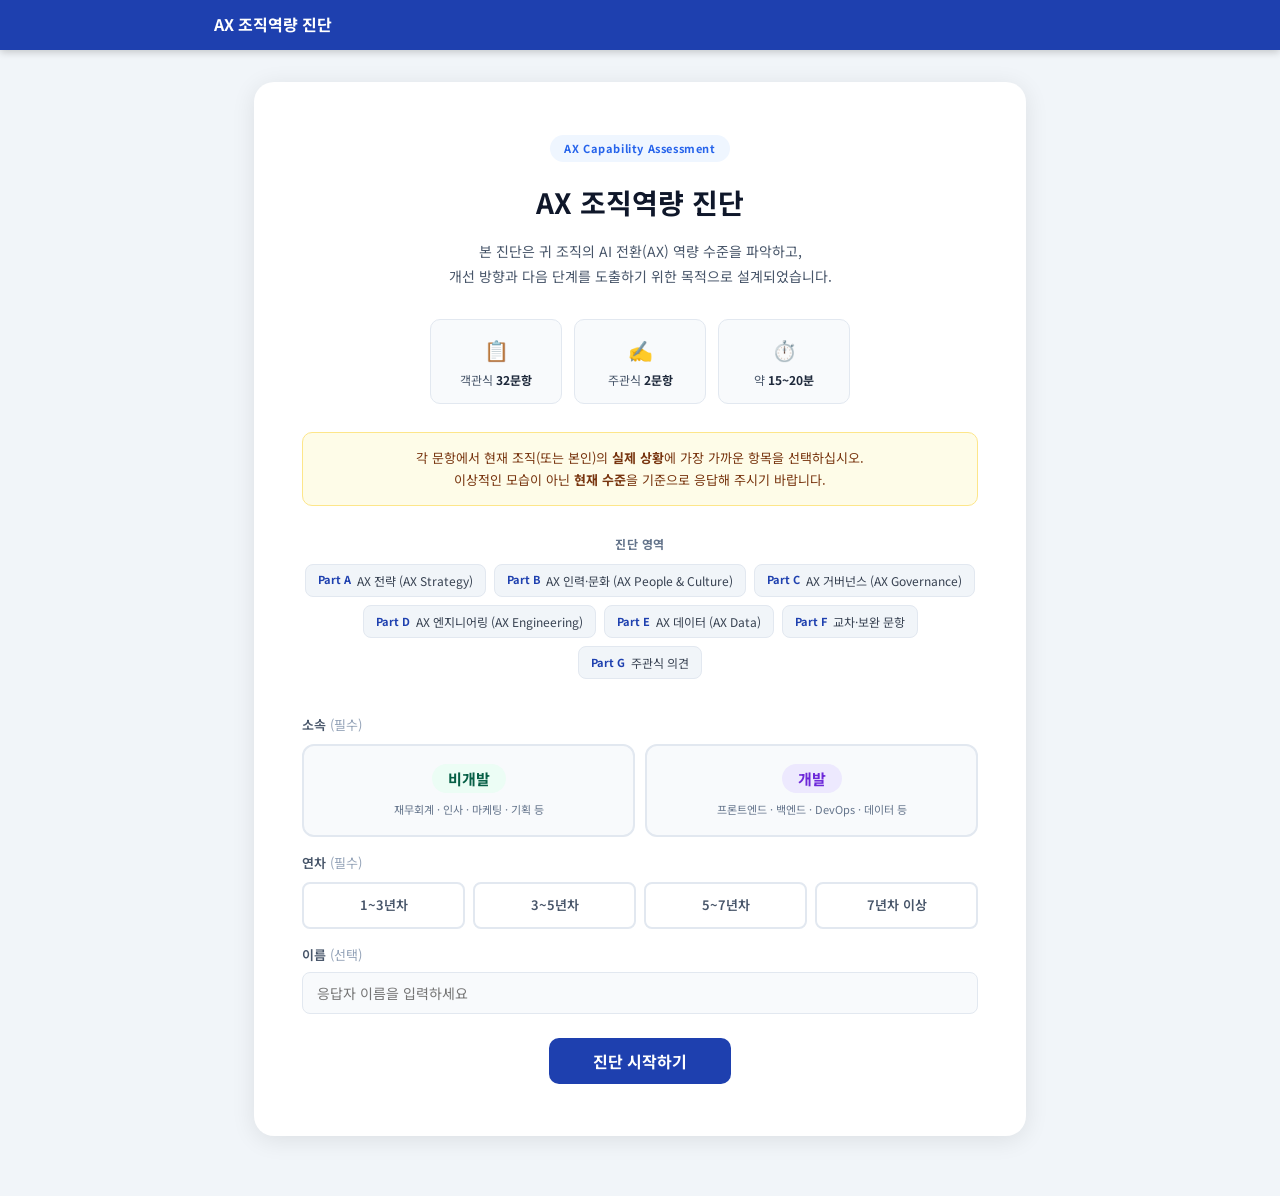
==== commit 87fd94d0: "변경 사항 적용" ====
--- a/index.html
+++ b/index.html
@@ -1,82 +1,173 @@
 <!DOCTYPE html>
 <html lang="ko">
+
 <head>
   <meta charset="UTF-8">
   <meta name="viewport" content="width=device-width, initial-scale=1.0">
   <title>AX 조직역량 진단</title>
   <link rel="stylesheet" href="css/style.css">
 </head>
+
 <body>
 
-<header class="site-header">
-  <div class="header-inner">
-    <span class="logo-text">AX 조직역량 진단</span>
-    <div id="header-progress" class="header-progress" style="display:none">
-      <span id="progress-label" class="progress-label"></span>
-      <div class="progress-bar-wrap">
-        <div id="progress-fill" class="progress-fill"></div>
+  <header class="site-header">
+    <div class="header-inner">
+      <span class="logo-text">AX 조직역량 진단</span>
+      <div id="header-progress" class="header-progress" style="display:none">
+        <span id="progress-label" class="progress-label"></span>
+        <div class="progress-bar-wrap">
+          <div id="progress-fill" class="progress-fill"></div>
+        </div>
       </div>
     </div>
-  </div>
-</header>
-
-<main id="app"></main>
-
-<script src="js/data.js"></script>
-<script>
-/* ─── State ─────────────────────────────────────────────── */
-const state = {
-  screen: 'start',   // 'start' | 'part' | 'open' | 'done'
-  partIdx: 0,
-  answers: {},       // { qId: 1~5 }
-  openAnswers: {},   // { 'OPEN-01': '...', 'OPEN-02': '...' }
-  respondentName: '',
-  team: '',
-  jobType: ''        // 'dev' | 'nondev'
-};
-
-const TOTAL_SCREENS = PARTS.length + 1; // parts + open
-
-/* ─── Helpers ────────────────────────────────────────────── */
-function $(sel) { return document.querySelector(sel); }
-function el(tag, cls, html) {
-  const e = document.createElement(tag);
-  if (cls) e.className = cls;
-  if (html !== undefined) e.innerHTML = html;
-  return e;
-}
-
-function updateProgress() {
-  const wrap = $('#header-progress');
-  if (state.screen === 'start' || state.screen === 'done') {
-    wrap.style.display = 'none';
-    return;
-  }
-  wrap.style.display = 'flex';
-
-  let step, total;
-  if (state.screen === 'part') {
-    step = state.partIdx + 1;
-    total = TOTAL_SCREENS;
-  } else {
-    step = TOTAL_SCREENS;
-    total = TOTAL_SCREENS;
-  }
-
-  const pct = Math.round((step / total) * 100);
-  $('#progress-label').textContent = `${step} / ${total}`;
-  $('#progress-fill').style.width = pct + '%';
-}
-
-/* ─── Screens ────────────────────────────────────────────── */
-function renderStart() {
-  state.screen = 'start';
-  updateProgress();
-  const app = $('#app');
-  app.innerHTML = '';
-
-  const wrap = el('div', 'start-wrap');
-  wrap.innerHTML = `
+  </header>
+
+  <main id="app"></main>
+
+  <script src="js/config.js"></script>
+  <script src="js/data.js"></script>
+  <script>
+    /* ─── State ─────────────────────────────────────────────── */
+    const state = {
+      screen: 'start',   // 'start' | 'part' | 'open' | 'done'
+      partIdx: 0,
+      answers: {},       // { qId: 1~5 }
+      openAnswers: {},   // { 'OPEN-01': '...', 'OPEN-02': '...' }
+      respondentName: '',
+      team: '',
+      jobType: '',       // 'dev' | 'nondev'
+      tenure: ''         // '1-3' | '3-5' | '5-7' | '7+'
+    };
+
+    const TEAMS = {
+      nondev: ['재무회계', '인사', '마케팅', '기획', '영업', '구매/SCM', '법무/컴플라이언스', '경영지원', '기타'],
+      dev:    ['프론트엔드', '백엔드', 'DevOps/인프라', '데이터', 'AI/ML', 'QA/테스트', '모바일', '기타 개발']
+    };
+
+    let _currentOrgType = null;
+
+    function toggleOrgType(jobType) {
+      const wrap = document.getElementById('team-list-wrap');
+      const isOpen = wrap.style.display !== 'none';
+
+      // 같은 버튼 재클릭 → 닫기
+      if (_currentOrgType === jobType && isOpen) {
+        wrap.style.display = 'none';
+        _currentOrgType = null;
+        _updateOrgBtns(null);
+        return;
+      }
+
+      // 다른 타입으로 전환 → 상대방 버튼 선택 표시 초기화
+      const other = jobType === 'dev' ? 'nondev' : 'dev';
+      _resetBtnDisplay(other);
+
+      _currentOrgType = jobType;
+      _updateOrgBtns(jobType);
+      _renderTeamList(jobType);
+      wrap.style.display = '';
+      document.getElementById('team-error').style.display = 'none';
+    }
+
+    function _updateOrgBtns(active) {
+      ['nondev', 'dev'].forEach(t => {
+        document.getElementById('btn-' + t).classList.toggle('active', t === active);
+      });
+    }
+
+    function _resetBtnDisplay(jobType) {
+      const hint = document.getElementById('hint-' + jobType);
+      const sel  = document.getElementById('sel-'  + jobType);
+      if (hint) hint.style.display = '';
+      if (sel)  { sel.style.display = 'none'; sel.textContent = ''; }
+    }
+
+    function _closeTeamList(jobType, label) {
+      document.getElementById('team-list-wrap').style.display = 'none';
+      document.getElementById('hint-' + jobType).style.display = 'none';
+      const sel = document.getElementById('sel-' + jobType);
+      sel.textContent = '✓ ' + label;
+      sel.style.display = '';
+    }
+
+    function _renderTeamList(jobType) {
+      const list = document.getElementById('team-list');
+      document.getElementById('team-custom-wrap').style.display = 'none';
+      document.getElementById('team-custom-input').value = '';
+
+      list.innerHTML = TEAMS[jobType].map(t => `
+        <label class="team-opt-label">
+          <input type="radio" name="team-select" value="${t}"
+                 onchange="onTeamSelect('${t}', '${jobType}')">
+          <div class="team-opt-content">
+            <span class="team-opt-type ${jobType}">${jobType === 'dev' ? '개발' : '비개발'}</span>
+            <span class="team-opt-name">${t}</span>
+          </div>
+        </label>
+      `).join('');
+    }
+
+    function onTeamSelect(teamName, jobType) {
+      const isCustom = teamName === '기타' || teamName === '기타 개발';
+      if (isCustom) {
+        document.getElementById('team-custom-wrap').style.display = '';
+        document.getElementById('team-custom-input').focus();
+      } else {
+        document.getElementById('team-custom-wrap').style.display = 'none';
+        setTimeout(() => _closeTeamList(jobType, teamName), 180);
+      }
+      document.getElementById('team-error').style.display = 'none';
+    }
+
+    function confirmCustomTeam() {
+      const input = document.getElementById('team-custom-input');
+      const val = input.value.trim();
+      if (!val) { input.focus(); return; }
+      setTimeout(() => _closeTeamList(_currentOrgType, val), 180);
+    }
+
+    const TOTAL_SCREENS = PARTS.length + 1; // parts + open
+
+    /* ─── Helpers ────────────────────────────────────────────── */
+    function $(sel) { return document.querySelector(sel); }
+    function el(tag, cls, html) {
+      const e = document.createElement(tag);
+      if (cls) e.className = cls;
+      if (html !== undefined) e.innerHTML = html;
+      return e;
+    }
+
+    function updateProgress() {
+      const wrap = $('#header-progress');
+      if (state.screen === 'start' || state.screen === 'done') {
+        wrap.style.display = 'none';
+        return;
+      }
+      wrap.style.display = 'flex';
+
+      let step, total;
+      if (state.screen === 'part') {
+        step = state.partIdx + 1;
+        total = TOTAL_SCREENS;
+      } else {
+        step = TOTAL_SCREENS;
+        total = TOTAL_SCREENS;
+      }
+
+      const pct = Math.round((step / total) * 100);
+      $('#progress-label').textContent = `${step} / ${total}`;
+      $('#progress-fill').style.width = pct + '%';
+    }
+
+    /* ─── Screens ────────────────────────────────────────────── */
+    function renderStart() {
+      state.screen = 'start';
+      updateProgress();
+      const app = $('#app');
+      app.innerHTML = '';
+
+      const wrap = el('div', 'start-wrap');
+      wrap.innerHTML = `
     <div class="start-card">
       <div class="start-badge">AX Capability Assessment</div>
       <h1 class="start-title">AX 조직역량 진단</h1>
@@ -97,10 +188,6 @@
           <span class="info-icon">⏱️</span>
           <span class="info-text">약 <strong>15~20분</strong></span>
         </div>
-        <div class="start-info-item">
-          <span class="info-icon">🔒</span>
-          <span class="info-text">결과는 브라우저 내 처리</span>
-        </div>
       </div>
       <div class="start-notice">
         각 문항에서 현재 조직(또는 본인)의 <strong>실제 상황</strong>에 가장 가까운 항목을 선택하십시오.<br>
@@ -114,38 +201,43 @@
         </div>
       </div>
       <div class="start-team-wrap">
-        <label class="start-name-label">소속 팀 <span>(필수)</span></label>
-        <div class="team-selector">
-          <label class="team-opt-label">
-            <input type="radio" name="team-select" value="재무회계">
-            <div class="team-opt-content">
-              <span class="team-opt-type nondev">비개발</span>
-              <span class="team-opt-name">재무회계</span>
+        <label class="start-name-label">소속 <span>(필수)</span></label>
+        <div class="org-type-row">
+          <button type="button" class="org-type-btn" id="btn-nondev" onclick="toggleOrgType('nondev')">
+            <span class="org-type-badge nondev">비개발</span>
+            <span class="org-type-hint" id="hint-nondev">재무회계 · 인사 · 마케팅 · 기획 등</span>
+            <span class="org-selected-team" id="sel-nondev" style="display:none"></span>
+          </button>
+          <button type="button" class="org-type-btn" id="btn-dev" onclick="toggleOrgType('dev')">
+            <span class="org-type-badge dev">개발</span>
+            <span class="org-type-hint" id="hint-dev">프론트엔드 · 백엔드 · DevOps · 데이터 등</span>
+            <span class="org-selected-team" id="sel-dev" style="display:none"></span>
+          </button>
+        </div>
+        <div id="team-list-wrap" style="display:none;margin-top:12px">
+          <div class="team-selector" id="team-list"></div>
+          <div id="team-custom-wrap" style="display:none;margin-top:8px">
+            <div style="display:flex;gap:8px;align-items:center">
+              <input type="text" id="team-custom-input" class="start-name-input"
+                     placeholder="소속 팀명을 직접 입력해 주세요" maxlength="30"
+                     onkeydown="if(event.key==='Enter')confirmCustomTeam()"
+                     style="margin:0">
+              <button type="button" class="btn btn-primary" onclick="confirmCustomTeam()"
+                      style="white-space:nowrap;padding:10px 20px;flex-shrink:0">확인</button>
             </div>
-          </label>
-          <label class="team-opt-label">
-            <input type="radio" name="team-select" value="인사">
-            <div class="team-opt-content">
-              <span class="team-opt-type nondev">비개발</span>
-              <span class="team-opt-name">인사</span>
-            </div>
-          </label>
-          <label class="team-opt-label">
-            <input type="radio" name="team-select" value="프론트엔드">
-            <div class="team-opt-content">
-              <span class="team-opt-type dev">개발</span>
-              <span class="team-opt-name">프론트엔드</span>
-            </div>
-          </label>
-          <label class="team-opt-label">
-            <input type="radio" name="team-select" value="백엔드">
-            <div class="team-opt-content">
-              <span class="team-opt-type dev">개발</span>
-              <span class="team-opt-name">백엔드</span>
-            </div>
-          </label>
-        </div>
-        <div class="team-error" id="team-error" style="display:none">소속 팀을 선택해 주세요.</div>
+          </div>
+        </div>
+        <div class="team-error" id="team-error" style="display:none">소속을 선택해 주세요.</div>
+      </div>
+      <div class="start-name-wrap">
+        <label class="start-name-label">연차 <span>(필수)</span></label>
+        <div class="tenure-selector">
+          <label class="tenure-opt"><input type="radio" name="tenure" value="1-3"><span class="tenure-text">1~3년차</span></label>
+          <label class="tenure-opt"><input type="radio" name="tenure" value="3-5"><span class="tenure-text">3~5년차</span></label>
+          <label class="tenure-opt"><input type="radio" name="tenure" value="5-7"><span class="tenure-text">5~7년차</span></label>
+          <label class="tenure-opt"><input type="radio" name="tenure" value="7+"><span class="tenure-text">7년차 이상</span></label>
+        </div>
+        <div class="team-error" id="tenure-error" style="display:none">연차를 선택해 주세요.</div>
       </div>
       <div class="start-name-wrap">
         <label class="start-name-label" for="respondent-name">이름 <span>(선택)</span></label>
@@ -154,244 +246,277 @@
       <button class="btn btn-start-main" onclick="startAssessment()">진단 시작하기</button>
     </div>
   `;
-  app.appendChild(wrap);
-}
-
-function startAssessment() {
-  const selected = document.querySelector('input[name="team-select"]:checked');
-  if (!selected) {
-    const err = document.getElementById('team-error');
-    if (err) err.style.display = 'block';
-    return;
-  }
-  state.team = selected.value;
-  state.jobType = ['프론트엔드', '백엔드'].includes(state.team) ? 'dev' : 'nondev';
-  const nameInput = document.getElementById('respondent-name');
-  state.respondentName = nameInput ? nameInput.value.trim() : '';
-  state.partIdx = 0;
-  renderPart();
-}
-
-function renderPart() {
-  state.screen = 'part';
-  updateProgress();
-
-  const part = PARTS[state.partIdx];
-  const app = $('#app');
-  app.innerHTML = '';
-
-  const wrap = el('div', 'part-wrap');
-
-  // Part header
-  const header = el('div', 'part-header');
-  header.innerHTML = `
+      app.appendChild(wrap);
+    }
+
+    function startAssessment() {
+      const teamSelected = document.querySelector('input[name="team-select"]:checked');
+      const tenureSelected = document.querySelector('input[name="tenure"]:checked');
+
+      if (!_currentOrgType || !teamSelected) {
+        document.getElementById('team-error').style.display = 'block';
+        return;
+      }
+
+      let teamName = teamSelected.value;
+      if (teamName === '기타' || teamName === '기타 개발') {
+        const custom = document.getElementById('team-custom-input').value.trim();
+        if (!custom) {
+          const err = document.getElementById('team-error');
+          err.textContent = '팀명을 직접 입력해 주세요.';
+          err.style.display = 'block';
+          return;
+        }
+        teamName = custom;
+      }
+
+      if (!tenureSelected) {
+        document.getElementById('tenure-error').style.display = 'block';
+        return;
+      }
+
+      state.jobType = _currentOrgType;
+      state.team = teamName;
+      state.tenure = tenureSelected.value;
+      const nameInput = document.getElementById('respondent-name');
+      state.respondentName = nameInput ? nameInput.value.trim() : '';
+      state.partIdx = 0;
+      renderPart();
+    }
+
+    function renderPart() {
+      state.screen = 'part';
+      updateProgress();
+
+      const part = PARTS[state.partIdx];
+      const app = $('#app');
+      app.innerHTML = '';
+
+      const wrap = el('div', 'part-wrap');
+
+      // Part header
+      const header = el('div', 'part-header');
+      header.innerHTML = `
     <div class="part-label">Part ${part.id}</div>
     <h2 class="part-title">${part.title}</h2>
     <p class="part-desc">${part.desc}</p>
   `;
-  wrap.appendChild(header);
-
-  // Questions
-  const qList = el('div', 'q-list');
-  part.questions.forEach((q, qi) => {
-    const eff = (state.jobType === 'dev' && q.dev) ? { ...q, ...q.dev } : q;
-
-    const card = el('div', 'q-card');
-    card.setAttribute('data-qid', eff.id);
-
-    const qNum = el('div', 'q-num', `Q${qi + 1}`);
-    const qTitle = el('div', 'q-title', eff.title);
-
-    card.appendChild(qNum);
-    card.appendChild(qTitle);
-
-    if (eff.type === 'maturity') {
-      const qText = el('p', 'q-text', eff.q);
-      card.appendChild(qText);
-
-      const opts = el('div', 'opts');
-      eff.opts.forEach((opt, i) => {
-        const val = i + 1;
-        const label = el('label', 'opt');
-        const checked = state.answers[eff.id] === val ? 'checked' : '';
-        label.innerHTML = `
+      wrap.appendChild(header);
+
+      // Questions
+      const qList = el('div', 'q-list');
+      part.questions.forEach((q, qi) => {
+        const eff = (state.jobType === 'dev' && q.dev) ? { ...q, ...q.dev } : q;
+
+        const card = el('div', 'q-card');
+        card.setAttribute('data-qid', eff.id);
+
+        const qNum = el('div', 'q-num', `Q${qi + 1}`);
+        const qTitle = el('div', 'q-title', eff.title);
+
+        card.appendChild(qNum);
+        card.appendChild(qTitle);
+
+        if (eff.type === 'maturity') {
+          const qText = el('p', 'q-text', eff.q);
+          card.appendChild(qText);
+
+          const opts = el('div', 'opts');
+          eff.opts.forEach((opt, i) => {
+            const val = i + 1;
+            const label = el('label', 'opt');
+            const checked = state.answers[eff.id] === val ? 'checked' : '';
+            label.innerHTML = `
           <input type="radio" name="${eff.id}" value="${val}" ${checked}>
-          <span class="opt-marker">${['①','②','③','④','⑤'][i]}</span>
+          <span class="opt-marker">${['①', '②', '③', '④', '⑤'][i]}</span>
           <span class="opt-text">${opt}</span>
         `;
-        label.querySelector('input').addEventListener('change', () => {
-          state.answers[eff.id] = val;
-          clearError(eff.id);
-        });
-        opts.appendChild(label);
-      });
-      card.appendChild(opts);
-
-    } else { // likert
-      const stmt = el('p', 'q-stmt', eff.stmt);
-      card.appendChild(stmt);
-
-      const likertWrap = el('div', 'likert-wrap');
-      const likertOpts = el('div', 'likert-opts');
-      LIKERT_LABELS.forEach((lbl, i) => {
-        const val = i + 1;
-        const col = el('div', 'likert-col');
-        const checked = state.answers[eff.id] === val ? 'checked' : '';
-        col.innerHTML = `
+            label.querySelector('input').addEventListener('change', () => {
+              state.answers[eff.id] = val;
+              clearError(eff.id);
+            });
+            opts.appendChild(label);
+          });
+          card.appendChild(opts);
+
+        } else { // likert
+          const stmt = el('p', 'q-stmt', eff.stmt);
+          card.appendChild(stmt);
+
+          const likertWrap = el('div', 'likert-wrap');
+          const likertOpts = el('div', 'likert-opts');
+          LIKERT_LABELS.forEach((lbl, i) => {
+            const val = i + 1;
+            const col = el('div', 'likert-col');
+            const checked = state.answers[eff.id] === val ? 'checked' : '';
+            col.innerHTML = `
           <input type="radio" id="${eff.id}-${val}" name="${eff.id}" value="${val}" ${checked}>
           <label for="${eff.id}-${val}" class="likert-label">${lbl}</label>
         `;
-        col.querySelector('input').addEventListener('change', () => {
-          state.answers[eff.id] = val;
-          clearError(eff.id);
-        });
-        likertOpts.appendChild(col);
-      });
-      likertWrap.appendChild(likertOpts);
-      card.appendChild(likertWrap);
-    }
-
-    const errMsg = el('div', 'err-msg', '');
-    errMsg.id = `err-${eff.id}`;
-    errMsg.style.display = 'none';
-    card.appendChild(errMsg);
-
-    qList.appendChild(card);
-  });
-  wrap.appendChild(qList);
-
-  // Navigation
-  const nav = el('div', 'nav-bar');
-  const leftBtn = el('button', 'btn btn-ghost', state.partIdx === 0 ? '처음으로' : '이전');
-  leftBtn.addEventListener('click', () => {
-    if (state.partIdx === 0) renderStart();
-    else { state.partIdx--; renderPart(); }
-  });
-
-  const isLast = state.partIdx === PARTS.length - 1;
-  const rightBtn = el('button', 'btn btn-primary', isLast ? '다음 (주관식)' : '다음');
-  rightBtn.addEventListener('click', () => {
-    if (!validatePart(part)) return;
-    if (isLast) renderOpen();
-    else { state.partIdx++; renderPart(); }
-  });
-
-  nav.appendChild(leftBtn);
-
-  const navRight = el('div', 'nav-right');
-  navRight.appendChild(rightBtn);
-  nav.appendChild(navRight);
-  wrap.appendChild(nav);
-
-  app.appendChild(wrap);
-  window.scrollTo(0, 0);
-}
-
-function validatePart(part) {
-  let valid = true;
-  part.questions.forEach(q => {
-    if (state.answers[q.id] === undefined) {
-      showError(q.id, '응답을 선택해 주세요.');
-      valid = false;
-    }
-  });
-  if (!valid) {
-    // Scroll to first unanswered
-    const firstErr = document.querySelector('.err-msg[style="display: block;"]') ||
-                     document.querySelector('.err-msg:not([style*="none"])');
-    if (firstErr) firstErr.scrollIntoView({ behavior: 'smooth', block: 'center' });
-  }
-  return valid;
-}
-
-function showError(qid, msg) {
-  const el = document.getElementById(`err-${qid}`);
-  if (el) { el.textContent = msg; el.style.display = 'block'; }
-  const card = document.querySelector(`[data-qid="${qid}"]`);
-  if (card) card.classList.add('has-error');
-}
-
-function clearError(qid) {
-  const el = document.getElementById(`err-${qid}`);
-  if (el) { el.textContent = ''; el.style.display = 'none'; }
-  const card = document.querySelector(`[data-qid="${qid}"]`);
-  if (card) card.classList.remove('has-error');
-}
-
-function renderOpen() {
-  state.screen = 'open';
-  updateProgress();
-
-  const app = $('#app');
-  app.innerHTML = '';
-
-  const wrap = el('div', 'part-wrap');
-
-  const header = el('div', 'part-header');
-  header.innerHTML = `
+            col.querySelector('input').addEventListener('change', () => {
+              state.answers[eff.id] = val;
+              clearError(eff.id);
+            });
+            likertOpts.appendChild(col);
+          });
+          likertWrap.appendChild(likertOpts);
+          card.appendChild(likertWrap);
+        }
+
+        const errMsg = el('div', 'err-msg', '');
+        errMsg.id = `err-${eff.id}`;
+        errMsg.style.display = 'none';
+        card.appendChild(errMsg);
+
+        qList.appendChild(card);
+      });
+      wrap.appendChild(qList);
+
+      // Navigation
+      const nav = el('div', 'nav-bar');
+      const leftBtn = el('button', 'btn btn-ghost', state.partIdx === 0 ? '처음으로' : '이전');
+      leftBtn.addEventListener('click', () => {
+        if (state.partIdx === 0) renderStart();
+        else { state.partIdx--; renderPart(); }
+      });
+
+      const isLast = state.partIdx === PARTS.length - 1;
+      const rightBtn = el('button', 'btn btn-primary', isLast ? '다음 (주관식)' : '다음');
+      rightBtn.addEventListener('click', () => {
+        if (!validatePart(part)) return;
+        if (isLast) renderOpen();
+        else { state.partIdx++; renderPart(); }
+      });
+
+      nav.appendChild(leftBtn);
+
+      const navRight = el('div', 'nav-right');
+      navRight.appendChild(rightBtn);
+      nav.appendChild(navRight);
+      wrap.appendChild(nav);
+
+      app.appendChild(wrap);
+      window.scrollTo(0, 0);
+    }
+
+    function validatePart(part) {
+      let valid = true;
+      part.questions.forEach(q => {
+        if (state.answers[q.id] === undefined) {
+          showError(q.id, '응답을 선택해 주세요.');
+          valid = false;
+        }
+      });
+      if (!valid) {
+        // Scroll to first unanswered
+        const firstErr = document.querySelector('.err-msg[style="display: block;"]') ||
+          document.querySelector('.err-msg:not([style*="none"])');
+        if (firstErr) firstErr.scrollIntoView({ behavior: 'smooth', block: 'center' });
+      }
+      return valid;
+    }
+
+    function showError(qid, msg) {
+      const el = document.getElementById(`err-${qid}`);
+      if (el) { el.textContent = msg; el.style.display = 'block'; }
+      const card = document.querySelector(`[data-qid="${qid}"]`);
+      if (card) card.classList.add('has-error');
+    }
+
+    function clearError(qid) {
+      const el = document.getElementById(`err-${qid}`);
+      if (el) { el.textContent = ''; el.style.display = 'none'; }
+      const card = document.querySelector(`[data-qid="${qid}"]`);
+      if (card) card.classList.remove('has-error');
+    }
+
+    function renderOpen() {
+      state.screen = 'open';
+      updateProgress();
+
+      const app = $('#app');
+      app.innerHTML = '';
+
+      const wrap = el('div', 'part-wrap');
+
+      const header = el('div', 'part-header');
+      header.innerHTML = `
     <div class="part-label">Part G</div>
     <h2 class="part-title">주관식 의견</h2>
     <p class="part-desc">아래 질문에 자유롭게 응답해 주십시오. (선택 사항)</p>
   `;
-  wrap.appendChild(header);
-
-  const qList = el('div', 'q-list');
-  OPEN_QUESTIONS.forEach((q, qi) => {
-    const card = el('div', 'open-card');
-    card.innerHTML = `
+      wrap.appendChild(header);
+
+      const qList = el('div', 'q-list');
+      OPEN_QUESTIONS.forEach((q, qi) => {
+        const card = el('div', 'open-card');
+        card.innerHTML = `
       <div class="q-num">Q${qi + 1}</div>
       <p class="q-text">${q.q}</p>
       <textarea class="open-textarea" id="open-${q.id}" rows="5" placeholder="자유롭게 입력해 주세요.">${state.openAnswers[q.id] || ''}</textarea>
     `;
-    qList.appendChild(card);
-  });
-  wrap.appendChild(qList);
-
-  // Nav
-  const nav = el('div', 'nav-bar');
-  const backBtn = el('button', 'btn btn-ghost', '이전');
-  backBtn.addEventListener('click', () => {
-    state.partIdx = PARTS.length - 1;
-    renderPart();
-  });
-
-  const submitBtn = el('button', 'btn btn-success', '결과 확인하기');
-  submitBtn.addEventListener('click', () => {
-    OPEN_QUESTIONS.forEach(q => {
-      const ta = document.getElementById(`open-${q.id}`);
-      state.openAnswers[q.id] = ta ? ta.value.trim() : '';
-    });
-    submitAndRedirect();
-  });
-
-  nav.appendChild(backBtn);
-  const navRight = el('div', 'nav-right');
-  navRight.appendChild(submitBtn);
-  nav.appendChild(navRight);
-  wrap.appendChild(nav);
-
-  app.appendChild(wrap);
-  window.scrollTo(0, 0);
-}
-
-function submitAndRedirect() {
-  const payload = {
-    name: state.respondentName || '익명',
-    team: state.team,
-    jobType: state.jobType,
-    answers: state.answers,
-    openAnswers: state.openAnswers,
-    timestamp: Date.now()
-  };
-  const existing = JSON.parse(localStorage.getItem('ax_results') || '[]');
-  existing.push(payload);
-  localStorage.setItem('ax_results', JSON.stringify(existing));
-  localStorage.setItem('ax_result', JSON.stringify(payload));
-  window.location.href = 'result.html';
-}
-
-/* ─── Init ───────────────────────────────────────────────── */
-renderStart();
-</script>
+        qList.appendChild(card);
+      });
+      wrap.appendChild(qList);
+
+      // Nav
+      const nav = el('div', 'nav-bar');
+      const backBtn = el('button', 'btn btn-ghost', '이전');
+      backBtn.addEventListener('click', () => {
+        state.partIdx = PARTS.length - 1;
+        renderPart();
+      });
+
+      const submitBtn = el('button', 'btn btn-success', '결과 확인하기');
+      submitBtn.addEventListener('click', () => {
+        OPEN_QUESTIONS.forEach(q => {
+          const ta = document.getElementById(`open-${q.id}`);
+          state.openAnswers[q.id] = ta ? ta.value.trim() : '';
+        });
+        submitAndRedirect();
+      });
+
+      nav.appendChild(backBtn);
+      const navRight = el('div', 'nav-right');
+      navRight.appendChild(submitBtn);
+      nav.appendChild(navRight);
+      wrap.appendChild(nav);
+
+      app.appendChild(wrap);
+      window.scrollTo(0, 0);
+    }
+
+    function submitAndRedirect() {
+      const payload = {
+        name: state.respondentName || '익명',
+        team: state.team,
+        jobType: state.jobType,
+        tenure: state.tenure,
+        answers: state.answers,
+        openAnswers: state.openAnswers,
+        timestamp: Date.now()
+      };
+
+      const existing = JSON.parse(localStorage.getItem('ax_results') || '[]');
+      existing.push(payload);
+      localStorage.setItem('ax_results', JSON.stringify(existing));
+      localStorage.setItem('ax_result', JSON.stringify(payload));
+
+      if (SHEETS_API_URL !== 'YOUR_APPS_SCRIPT_WEB_APP_URL') {
+        fetch(SHEETS_API_URL, {
+          method: 'POST',
+          mode: 'no-cors',
+          headers: { 'Content-Type': 'text/plain' },
+          body: JSON.stringify(payload)
+        }).catch(err => console.warn('Sheets 저장 실패:', err));
+      }
+
+      window.location.href = 'result.html';
+    }
+
+    /* ─── Init ───────────────────────────────────────────────── */
+    renderStart();
+  </script>
 </body>
-</html>
+
+</html>
--- a/css/style.css
+++ b/css/style.css
@@ -110,9 +110,12 @@
 }
 .start-info-grid {
   display: grid;
-  grid-template-columns: repeat(4, 1fr);
+  grid-template-columns: repeat(3, 1fr);
   gap: 12px;
   margin-bottom: 28px;
+  max-width: 420px;
+  margin-left: auto;
+  margin-right: auto;
 }
 .start-info-item {
   background: #f8fafc;
@@ -136,9 +139,9 @@
   color: #78350f;
   line-height: 1.7;
   margin-bottom: 28px;
-  text-align: left;
-}
-.start-parts { margin-bottom: 36px; text-align: left; }
+  text-align: center;
+}
+.start-parts { margin-bottom: 36px; text-align: center; }
 .parts-title {
   font-size: 12px;
   font-weight: 700;
@@ -146,7 +149,7 @@
   letter-spacing: .5px;
   margin-bottom: 10px;
 }
-.parts-list { display: flex; flex-wrap: wrap; gap: 8px; }
+.parts-list { display: flex; flex-wrap: wrap; gap: 8px; justify-content: center; }
 .part-chip {
   background: #f1f5f9;
   border: 1px solid #e2e8f0;
@@ -1000,6 +1003,7 @@
   font-weight: 600;
   color: #475569;
   margin-bottom: 6px;
+  text-align: left;
 }
 .start-name-label span { font-weight: 400; color: #94a3b8; }
 .start-name-input {
@@ -1073,6 +1077,88 @@
   font-size: 12px;
   color: #ef4444;
   font-weight: 500;
+}
+
+/* 직군 선택 (비개발/개발) */
+.org-type-row {
+  display: grid;
+  grid-template-columns: 1fr 1fr;
+  gap: 10px;
+  margin-top: 8px;
+}
+.org-type-btn {
+  width: 100%;
+  display: flex;
+  flex-direction: column;
+  align-items: center;
+  gap: 8px;
+  padding: 18px 12px;
+  border: 2px solid #e2e8f0;
+  border-radius: 12px;
+  background: #f8fafc;
+  cursor: pointer;
+  transition: border-color .15s, background .15s;
+  text-align: center;
+  font-family: inherit;
+}
+.org-type-btn:hover {
+  border-color: #93c5fd;
+  background: #f0f9ff;
+}
+.org-type-btn.active {
+  border-color: #1e40af;
+  background: #eff6ff;
+}
+.org-type-badge {
+  font-size: 15px;
+  font-weight: 700;
+  padding: 4px 16px;
+  border-radius: 20px;
+}
+.org-type-badge.nondev { background: #ecfdf5; color: #065f46; }
+.org-type-badge.dev    { background: #ede9fe; color: #6d28d9; }
+.org-type-hint {
+  font-size: 11px;
+  color: #64748b;
+  line-height: 1.5;
+}
+.org-selected-team {
+  font-size: 13px;
+  font-weight: 700;
+  color: #1e40af;
+}
+
+/* 연차 선택 */
+.tenure-selector {
+  display: grid;
+  grid-template-columns: repeat(4, 1fr);
+  gap: 8px;
+  margin-top: 8px;
+}
+@media (max-width: 480px) {
+  .tenure-selector { grid-template-columns: repeat(2, 1fr); }
+}
+.tenure-opt { cursor: pointer; }
+.tenure-opt input[type="radio"] { display: none; }
+.tenure-text {
+  display: block;
+  text-align: center;
+  padding: 11px 6px;
+  border: 2px solid #e2e8f0;
+  border-radius: 8px;
+  font-size: 13px;
+  font-weight: 600;
+  color: #475569;
+  transition: border-color .15s, background .15s, color .15s;
+}
+.tenure-opt input:checked + .tenure-text {
+  border-color: #1e40af;
+  background: #eff6ff;
+  color: #1e40af;
+}
+.tenure-opt:hover .tenure-text {
+  border-color: #93c5fd;
+  background: #f0f9ff;
 }
 
 /* ════════════════════════════════
